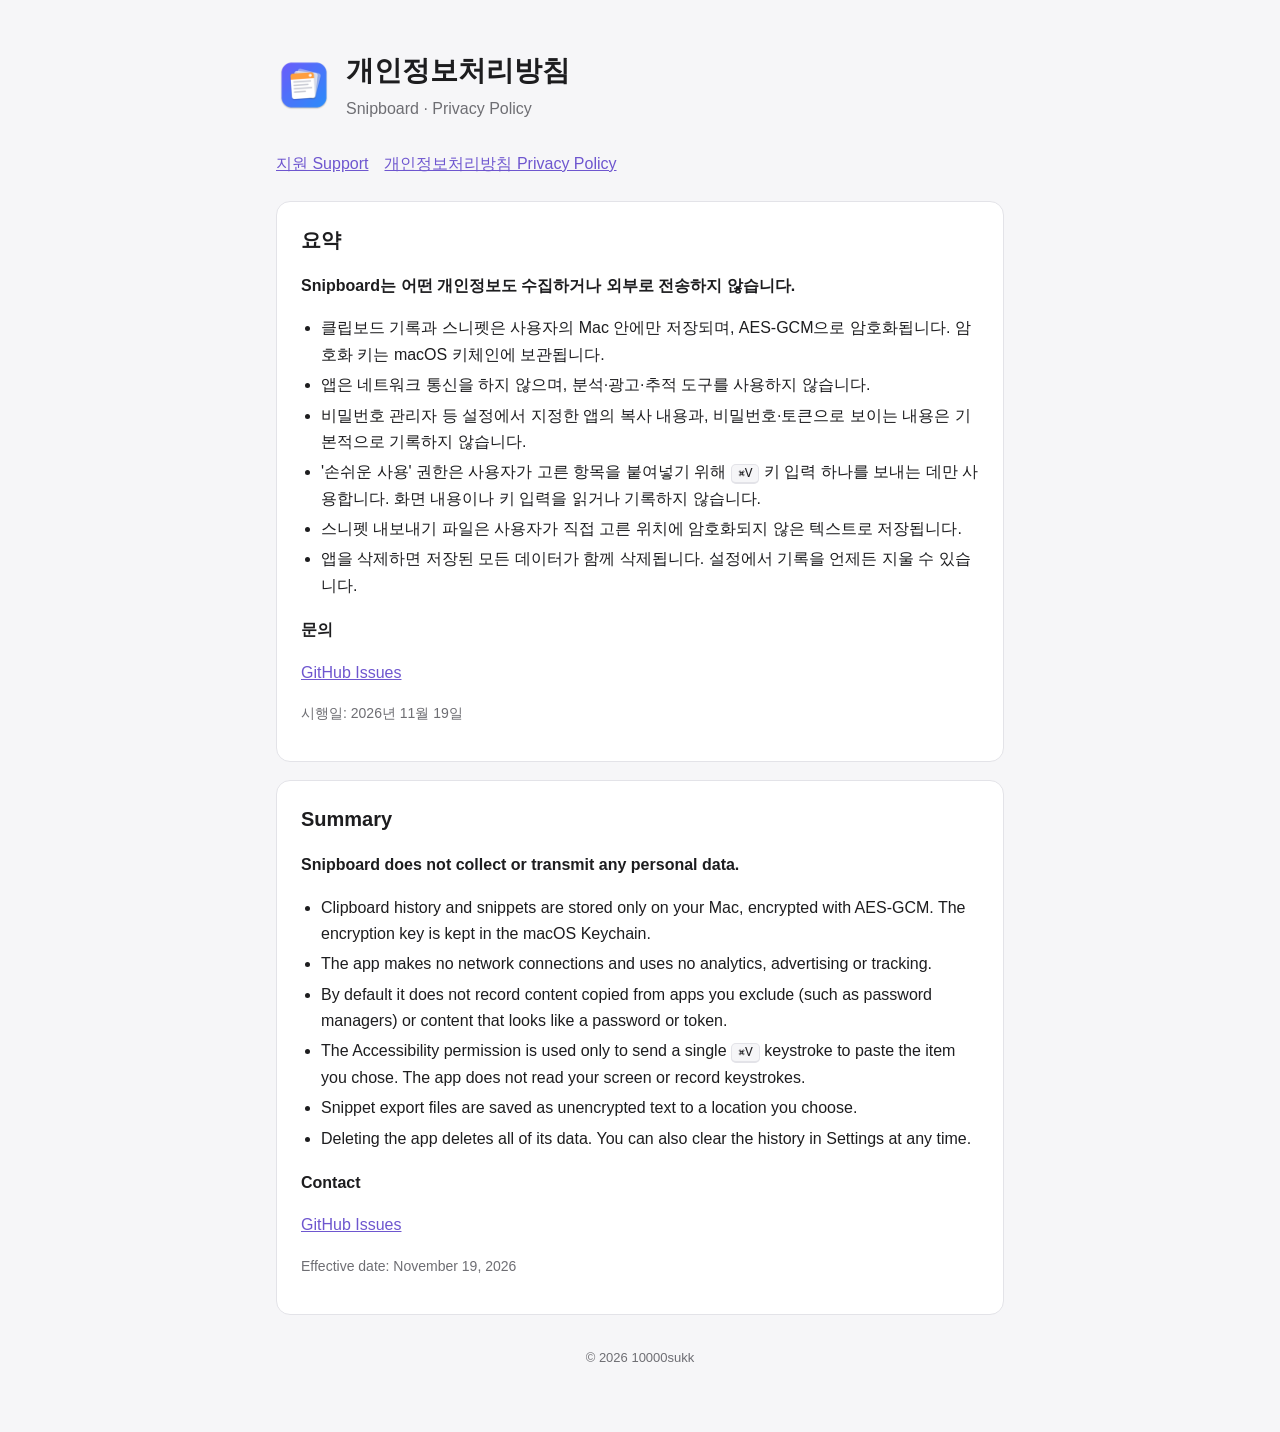
==== privacy.html @ 5eb4dc50 "Add Snipboard support and privacy policy pages Co-Authored-By: Claude Opus 5.5 <noreply@anthropic.co" ====
<!doctype html>
<html lang="ko">
<head>
  <meta charset="utf-8">
  <meta name="viewport" content="width=device-width, initial-scale=1">
  <title>Snipboard 개인정보처리방침</title>
  <meta name="description" content="Snipboard privacy policy">
  <link rel="icon" href="icon.png">
  <link rel="stylesheet" href="style.css">
</head>
<body>
<main>
  <header>
    <img src="icon.png" alt="">
    <div>
      <h1>개인정보처리방침</h1>
      <p>Snipboard · Privacy Policy</p>
    </div>
  </header>

  <nav>
    <a href="./">지원 Support</a>
    <a href="privacy.html">개인정보처리방침 Privacy Policy</a>
  </nav>

  <section>
    <h2>요약</h2>
    <p><strong>Snipboard는 어떤 개인정보도 수집하거나 외부로 전송하지 않습니다.</strong></p>
    <ul>
      <li>클립보드 기록과 스니펫은 사용자의 Mac 안에만 저장되며, AES-GCM으로 암호화됩니다. 암호화 키는 macOS 키체인에 보관됩니다.</li>
      <li>앱은 네트워크 통신을 하지 않으며, 분석·광고·추적 도구를 사용하지 않습니다.</li>
      <li>비밀번호 관리자 등 설정에서 지정한 앱의 복사 내용과, 비밀번호·토큰으로 보이는 내용은 기본적으로 기록하지 않습니다.</li>
      <li>'손쉬운 사용' 권한은 사용자가 고른 항목을 붙여넣기 위해 <kbd>⌘V</kbd> 키 입력 하나를 보내는 데만 사용합니다. 화면 내용이나 키 입력을 읽거나 기록하지 않습니다.</li>
      <li>스니펫 내보내기 파일은 사용자가 직접 고른 위치에 암호화되지 않은 텍스트로 저장됩니다.</li>
      <li>앱을 삭제하면 저장된 모든 데이터가 함께 삭제됩니다. 설정에서 기록을 언제든 지울 수 있습니다.</li>
    </ul>
    <h3>문의</h3>
    <p><a href="https://github.com/10000sukk/snipboard/issues">GitHub Issues</a></p>
    <p class="muted">시행일: 2026년 11월 19일</p>
  </section>

  <section>
    <h2>Summary</h2>
    <p><strong>Snipboard does not collect or transmit any personal data.</strong></p>
    <ul>
      <li>Clipboard history and snippets are stored only on your Mac, encrypted with AES-GCM. The encryption key is kept in the macOS Keychain.</li>
      <li>The app makes no network connections and uses no analytics, advertising or tracking.</li>
      <li>By default it does not record content copied from apps you exclude (such as password managers) or content that looks like a password or token.</li>
      <li>The Accessibility permission is used only to send a single <kbd>⌘V</kbd> keystroke to paste the item you chose. The app does not read your screen or record keystrokes.</li>
      <li>Snippet export files are saved as unencrypted text to a location you choose.</li>
      <li>Deleting the app deletes all of its data. You can also clear the history in Settings at any time.</li>
    </ul>
    <h3>Contact</h3>
    <p><a href="https://github.com/10000sukk/snipboard/issues">GitHub Issues</a></p>
    <p class="muted">Effective date: November 19, 2026</p>
  </section>

  <footer>© 2026 10000sukk</footer>
</main>
</body>
</html>
---- style.css ----
:root {
  --bg: #f6f6f8;
  --card: #ffffff;
  --text: #1d1d1f;
  --muted: #6e6e73;
  --line: #e3e3e8;
  --accent: #6e56cf;
}
@media (prefers-color-scheme: dark) {
  :root {
    --bg: #111114;
    --card: #1c1c21;
    --text: #f2f2f5;
    --muted: #a1a1aa;
    --line: #2c2c33;
    --accent: #a594f9;
  }
}
* { box-sizing: border-box; }
body {
  margin: 0;
  background: var(--bg);
  color: var(--text);
  font: 16px/1.65 -apple-system, BlinkMacSystemFont, "Apple SD Gothic Neo", "Segoe UI", sans-serif;
}
main { max-width: 760px; margin: 0 auto; padding: 48px 16px 64px; }
header { display: flex; align-items: center; gap: 14px; margin-bottom: 28px; }
header img { width: 56px; height: 56px; }
header h1 { margin: 0; font-size: 28px; }
header p { margin: 2px 0 0; color: var(--muted); }
nav { display: flex; gap: 16px; margin-bottom: 24px; flex-wrap: wrap; }
a { color: var(--accent); }
section {
  background: var(--card);
  border: 1px solid var(--line);
  border-radius: 14px;
  padding: 22px 24px;
  margin-bottom: 18px;
}
h2 { margin: 0 0 10px; font-size: 20px; }
h3 { margin: 18px 0 6px; font-size: 16px; }
ul { padding-left: 20px; margin: 8px 0; }
li { margin: 4px 0; }
.muted { color: var(--muted); font-size: 14px; }
kbd {
  font: 13px ui-monospace, SFMono-Regular, Menlo, monospace;
  border: 1px solid var(--line);
  border-bottom-width: 2px;
  border-radius: 5px;
  padding: 1px 6px;
  background: var(--bg);
}
.button {
  display: inline-block;
  background: var(--accent);
  color: #fff;
  text-decoration: none;
  padding: 9px 16px;
  border-radius: 9px;
  font-weight: 600;
}
footer { color: var(--muted); font-size: 13px; text-align: center; margin-top: 32px; }
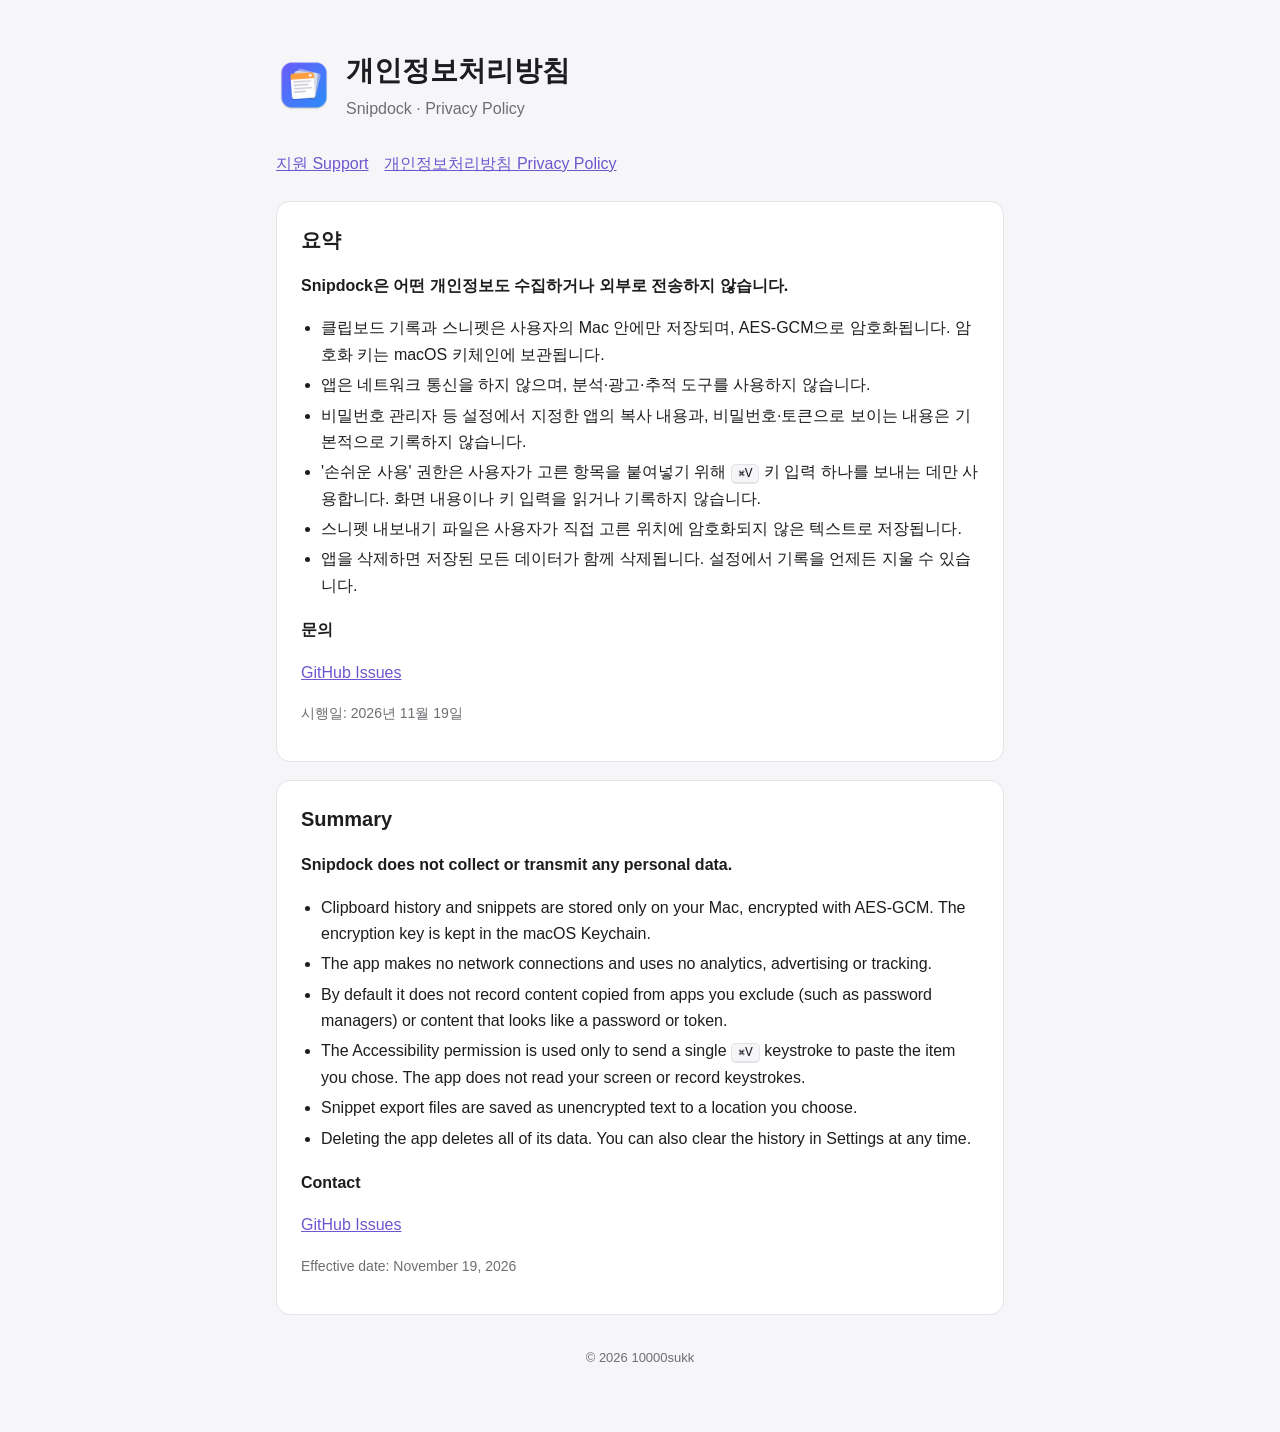
==== commit 5f8abe02: "Rename product to Snipdock" ====
--- a/privacy.html
+++ b/privacy.html
@@ -3,8 +3,8 @@
 <head>
   <meta charset="utf-8">
   <meta name="viewport" content="width=device-width, initial-scale=1">
-  <title>Snipboard 개인정보처리방침</title>
-  <meta name="description" content="Snipboard privacy policy">
+  <title>Snipdock 개인정보처리방침</title>
+  <meta name="description" content="Snipdock privacy policy">
   <link rel="icon" href="icon.png">
   <link rel="stylesheet" href="style.css">
 </head>
@@ -14,7 +14,7 @@
     <img src="icon.png" alt="">
     <div>
       <h1>개인정보처리방침</h1>
-      <p>Snipboard · Privacy Policy</p>
+      <p>Snipdock · Privacy Policy</p>
     </div>
   </header>
 
@@ -25,7 +25,7 @@
 
   <section>
     <h2>요약</h2>
-    <p><strong>Snipboard는 어떤 개인정보도 수집하거나 외부로 전송하지 않습니다.</strong></p>
+    <p><strong>Snipdock은 어떤 개인정보도 수집하거나 외부로 전송하지 않습니다.</strong></p>
     <ul>
       <li>클립보드 기록과 스니펫은 사용자의 Mac 안에만 저장되며, AES-GCM으로 암호화됩니다. 암호화 키는 macOS 키체인에 보관됩니다.</li>
       <li>앱은 네트워크 통신을 하지 않으며, 분석·광고·추적 도구를 사용하지 않습니다.</li>
@@ -35,13 +35,13 @@
       <li>앱을 삭제하면 저장된 모든 데이터가 함께 삭제됩니다. 설정에서 기록을 언제든 지울 수 있습니다.</li>
     </ul>
     <h3>문의</h3>
-    <p><a href="https://github.com/10000sukk/snipboard/issues">GitHub Issues</a></p>
+    <p><a href="https://github.com/10000sukk/snipdock/issues">GitHub Issues</a></p>
     <p class="muted">시행일: 2026년 11월 19일</p>
   </section>
 
   <section>
     <h2>Summary</h2>
-    <p><strong>Snipboard does not collect or transmit any personal data.</strong></p>
+    <p><strong>Snipdock does not collect or transmit any personal data.</strong></p>
     <ul>
       <li>Clipboard history and snippets are stored only on your Mac, encrypted with AES-GCM. The encryption key is kept in the macOS Keychain.</li>
       <li>The app makes no network connections and uses no analytics, advertising or tracking.</li>
@@ -51,7 +51,7 @@
       <li>Deleting the app deletes all of its data. You can also clear the history in Settings at any time.</li>
     </ul>
     <h3>Contact</h3>
-    <p><a href="https://github.com/10000sukk/snipboard/issues">GitHub Issues</a></p>
+    <p><a href="https://github.com/10000sukk/snipdock/issues">GitHub Issues</a></p>
     <p class="muted">Effective date: November 19, 2026</p>
   </section>
 
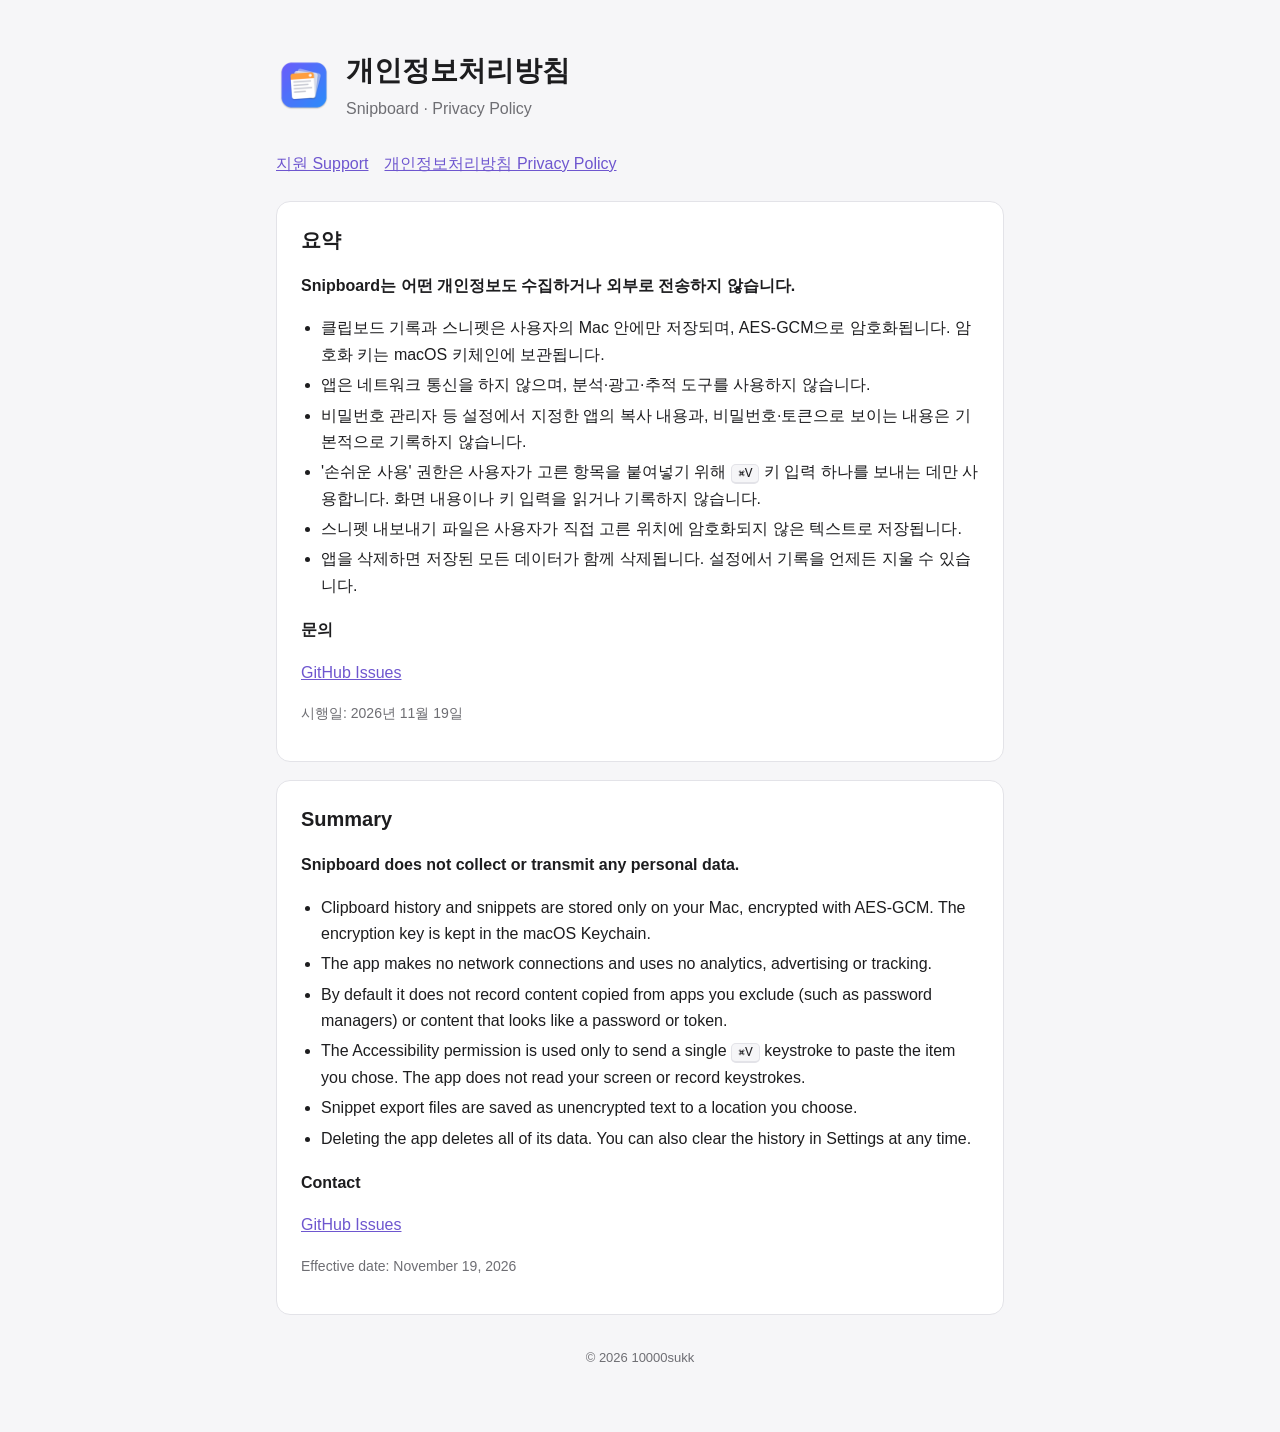
==== commit 73f8cf2e: "Revert "Rename product to Snipdock" This reverts commit 5f8abe022ccbfb7325376af3c5cca00d197d34c0." ====
--- a/privacy.html
+++ b/privacy.html
@@ -3,8 +3,8 @@
 <head>
   <meta charset="utf-8">
   <meta name="viewport" content="width=device-width, initial-scale=1">
-  <title>Snipdock 개인정보처리방침</title>
-  <meta name="description" content="Snipdock privacy policy">
+  <title>Snipboard 개인정보처리방침</title>
+  <meta name="description" content="Snipboard privacy policy">
   <link rel="icon" href="icon.png">
   <link rel="stylesheet" href="style.css">
 </head>
@@ -14,7 +14,7 @@
     <img src="icon.png" alt="">
     <div>
       <h1>개인정보처리방침</h1>
-      <p>Snipdock · Privacy Policy</p>
+      <p>Snipboard · Privacy Policy</p>
     </div>
   </header>
 
@@ -25,7 +25,7 @@
 
   <section>
     <h2>요약</h2>
-    <p><strong>Snipdock은 어떤 개인정보도 수집하거나 외부로 전송하지 않습니다.</strong></p>
+    <p><strong>Snipboard는 어떤 개인정보도 수집하거나 외부로 전송하지 않습니다.</strong></p>
     <ul>
       <li>클립보드 기록과 스니펫은 사용자의 Mac 안에만 저장되며, AES-GCM으로 암호화됩니다. 암호화 키는 macOS 키체인에 보관됩니다.</li>
       <li>앱은 네트워크 통신을 하지 않으며, 분석·광고·추적 도구를 사용하지 않습니다.</li>
@@ -35,13 +35,13 @@
       <li>앱을 삭제하면 저장된 모든 데이터가 함께 삭제됩니다. 설정에서 기록을 언제든 지울 수 있습니다.</li>
     </ul>
     <h3>문의</h3>
-    <p><a href="https://github.com/10000sukk/snipdock/issues">GitHub Issues</a></p>
+    <p><a href="https://github.com/10000sukk/snipboard/issues">GitHub Issues</a></p>
     <p class="muted">시행일: 2026년 11월 19일</p>
   </section>
 
   <section>
     <h2>Summary</h2>
-    <p><strong>Snipdock does not collect or transmit any personal data.</strong></p>
+    <p><strong>Snipboard does not collect or transmit any personal data.</strong></p>
     <ul>
       <li>Clipboard history and snippets are stored only on your Mac, encrypted with AES-GCM. The encryption key is kept in the macOS Keychain.</li>
       <li>The app makes no network connections and uses no analytics, advertising or tracking.</li>
@@ -51,7 +51,7 @@
       <li>Deleting the app deletes all of its data. You can also clear the history in Settings at any time.</li>
     </ul>
     <h3>Contact</h3>
-    <p><a href="https://github.com/10000sukk/snipdock/issues">GitHub Issues</a></p>
+    <p><a href="https://github.com/10000sukk/snipboard/issues">GitHub Issues</a></p>
     <p class="muted">Effective date: November 19, 2026</p>
   </section>
 
